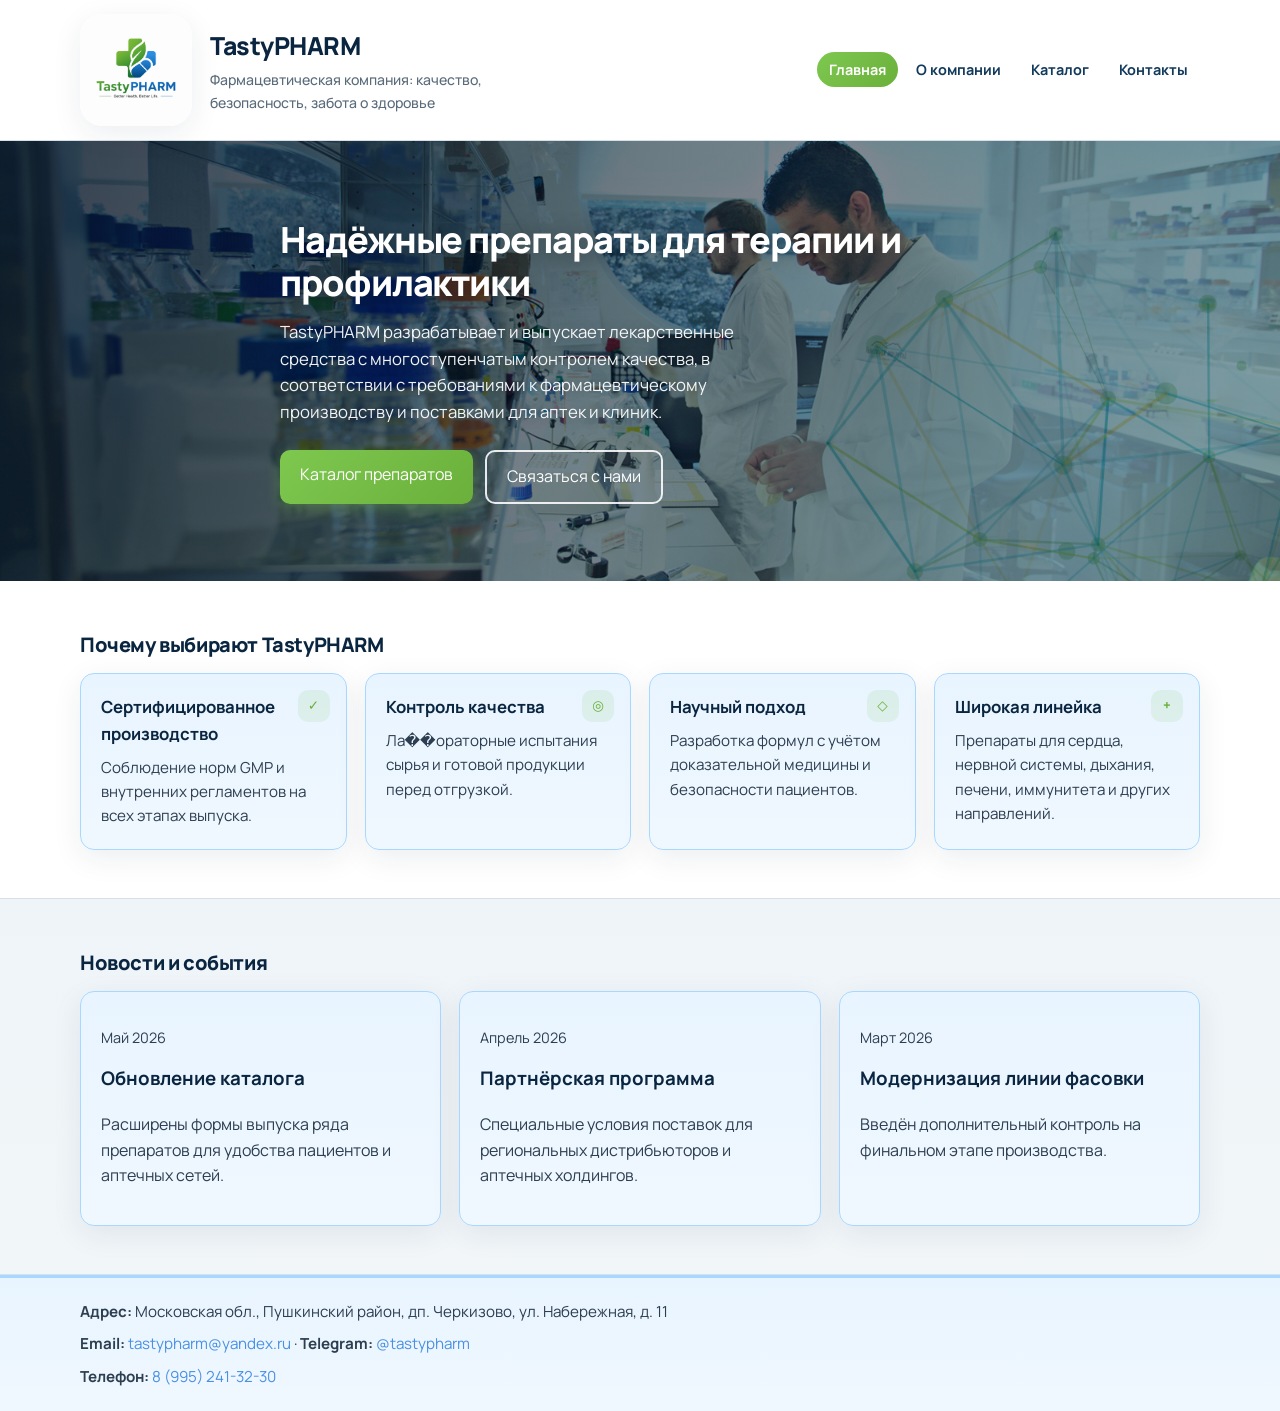
==== index.html @ 2349d511 "Add website files" ====
<!DOCTYPE html>
<html lang="ru">
<head>
  <meta charset="UTF-8">
  <meta name="viewport" content="width=device-width, initial-scale=1.0">
  <title>TastyPHARM | Главная</title>
  <link rel="icon" href="images/logo.jpg" type="image/jpeg">
  <link rel="apple-touch-icon" href="images/logo.jpg">
  <link rel="preconnect" href="https://fonts.googleapis.com">
  <link rel="preconnect" href="https://fonts.gstatic.com" crossorigin>
  <link href="https://fonts.googleapis.com/css2?family=Manrope:wght@500;600;700;800&display=swap" rel="stylesheet">
  <link rel="stylesheet" href="styles.css">
</head>
<body class="page-home">
  <header class="site-header">
    <div class="container header-row">
      <a class="brand brand--large" href="index.html">
        <img src="images/logo.jpg" alt="Логотип TastyPHARM" class="logo" width="120" height="120" decoding="async">
        <div class="brand-text">
          <h1>TastyPHARM</h1>
          <p class="tagline">Фармацевтическая компания: качество, безопасность, забота о здоровье</p>
        </div>
      </a>
      <button class="menu-toggle" type="button" aria-expanded="false" aria-label="Открыть меню" data-menu-toggle>
        <span></span><span></span><span></span>
      </button>
      <nav class="site-nav" data-site-nav>
        <ul class="menu">
          <li><a href="index.html" aria-current="page">Главная</a></li>
          <li><a href="about.html">О компании</a></li>
          <li><a href="catalog.html">Каталог</a></li>
          <li><a href="contacts.html">Контакты</a></li>
        </ul>
      </nav>
    </div>
  </header>

  <main>
    <section class="hero hero--photo" aria-labelledby="hero-title">
      <img class="hero-bg" src="images/hero-lab.jpg" alt="" width="1920" height="640" decoding="async" fetchpriority="high" onerror="this.style.display='none'">
      <div class="hero-overlay" aria-hidden="true"></div>
      <div class="container hero-inner">
        <div class="hero-copy">
          <h2 id="hero-title">Надёжные препараты для терапии и профилактики</h2>
          <p>
            TastyPHARM разрабатывает и выпускает лекарственные средства с многоступенчатым контролем качества,
            в соответствии с требованиями к фармацевтическому производству и поставками для аптек и клиник.
          </p>
          <div class="btn-row">
            <a href="catalog.html" class="btn">Каталог препаратов</a>
            <a href="contacts.html" class="btn btn-outline">Связаться с нами</a>
          </div>
        </div>
      </div>
    </section>

    <section class="section">
      <div class="container">
        <h2 class="section-title">Почему выбирают TastyPHARM</h2>
        <div class="grid advantages">
          <article class="card card--icon">
            <span class="icon-badge" aria-hidden="true">✓</span>
            <h3>Сертифицированное производство</h3>
            <p>Соблюдение норм GMP и внутренних регламентов на всех этапах выпуска.</p>
          </article>
          <article class="card card--icon">
            <span class="icon-badge" aria-hidden="true">◎</span>
            <h3>Контроль качества</h3>
            <p>Ла��ораторные испытания сырья и готовой продукции перед отгрузкой.</p>
          </article>
          <article class="card card--icon">
            <span class="icon-badge" aria-hidden="true">◇</span>
            <h3>Научный подход</h3>
            <p>Разработка формул с учётом доказательной медицины и безопасности пациентов.</p>
          </article>
          <article class="card card--icon">
            <span class="icon-badge" aria-hidden="true">+</span>
            <h3>Широкая линейка</h3>
            <p>Препараты для сердца, нервной системы, дыхания, печени, иммунитета и других направлений.</p>
          </article>
        </div>
      </div>
    </section>

    <section class="section section-alt">
      <div class="container">
        <h2 class="section-title">Новости и события</h2>
        <div class="grid news-grid">
          <article class="card">
            <p class="meta">Май 2026</p>
            <h3>Обновление каталога</h3>
            <p>Расширены формы выпуска ряда препаратов для удобства пациентов и аптечных сетей.</p>
          </article>
          <article class="card">
            <p class="meta">Апрель 2026</p>
            <h3>Партнёрская программа</h3>
            <p>Специальные условия поставок для региональных дистрибьюторов и аптечных холдингов.</p>
          </article>
          <article class="card">
            <p class="meta">Март 2026</p>
            <h3>Модернизация линии фасовки</h3>
            <p>Введён дополнительный контроль на финальном этапе производства.</p>
          </article>
        </div>
      </div>
    </section>
  </main>

  <footer class="site-footer">
    <div class="container footer-row">
      <p><strong>Адрес:</strong> Московская обл., Пушкинский район, дп. Черкизово, ул. Набережная, д. 11</p>
      <p><strong>Email:</strong> <a href="mailto:tastypharm@yandex.ru">tastypharm@yandex.ru</a> · <strong>Telegram:</strong> <a href="https://t.me/tastypharm" target="_blank" rel="noopener">@tastypharm</a></p>
      <p><strong>Телефон:</strong> <a href="tel:+79952413230">8&nbsp;(995)&nbsp;241-32-30</a></p>
    </div>
  </footer>
  <script src="script.js"></script>
</body>
</html>
---- styles.css ----
* {
  box-sizing: border-box;
}

:root {
  --teal: #7ec850;
  --teal-dark: #6ab03a;
  --navy: #0a2540;
  --navy-soft: #123a5c;
  --accent: #4a90e2;
  --accent-dark: #2c5aa0;
  --text: #14232f;
  --muted: #5a6b7a;
  --bg: #ffffff;
  --bg-pattern: #e4edf4;
  --card: #ffffff;
  --line: #d5e0ea;
  --shadow: 0 8px 30px rgba(10, 37, 64, 0.08);
}

body {
  margin: 0;
  font-family: "Manrope", system-ui, -apple-system, Segoe UI, sans-serif;
  color: var(--text);
  background-color: #ffffff;
  background-image: none;
  line-height: 1.6;
}

a {
  color: var(--accent-dark);
  text-decoration: none;
}

a:hover {
  text-decoration: underline;
}

.container {
  width: min(1120px, 92%);
  margin: 0 auto;
}

.site-header {
  position: sticky;
  top: 0;
  z-index: 20;
  background: rgba(255, 255, 255, 0.94);
  backdrop-filter: blur(10px);
  border-bottom: 1px solid var(--line);
  box-shadow: 0 1px 0 rgba(255, 255, 255, 0.8) inset;
}

.header-row {
  display: flex;
  justify-content: space-between;
  align-items: center;
  gap: 20px;
  padding: 14px 0;
}

.brand {
  display: flex;
  align-items: center;
  gap: 14px;
  color: var(--text);
  min-width: 0;
}

.brand:hover {
  text-decoration: none;
}

.brand-text {
  min-width: 0;
}

.page-home .brand--large {
  gap: 18px;
}

.logo {
  flex-shrink: 0;
  width: 72px;
  height: 72px;
  object-fit: contain;
  border-radius: 18px;
  box-shadow: var(--shadow);
}

.page-home .brand--large .logo {
  width: 112px;
  height: 112px;
  border-radius: 22px;
}

@media (max-width: 520px) {
  .page-home .brand--large .logo {
    width: 88px;
    height: 88px;
  }
}

h1 {
  margin: 0;
  font-size: clamp(1.25rem, 2.5vw, 1.55rem);
  font-weight: 800;
  letter-spacing: -0.02em;
  color: var(--navy);
}

.tagline {
  margin: 4px 0 0;
  color: var(--muted);
  font-size: 0.88rem;
  font-weight: 500;
  max-width: 36ch;
}

.menu {
  margin: 0;
  padding: 0;
  list-style: none;
  display: flex;
  flex-wrap: wrap;
  gap: 8px 6px;
}

.menu a {
  font-weight: 700;
  font-size: 0.9rem;
  color: var(--navy-soft);
  padding: 8px 12px;
  border-radius: 999px;
  transition: background 0.15s, color 0.15s;
}

.menu a:hover {
  text-decoration: none;
  background: rgba(126, 200, 80, 0.1);
  color: var(--teal-dark);
}

.menu a[aria-current="page"] {
  background: linear-gradient(135deg, var(--teal), var(--teal-dark));
  color: #fff;
}

.site-nav {
  margin-left: auto;
}

.menu-toggle {
  display: none;
  width: 44px;
  height: 44px;
  border: 1px solid var(--line);
  border-radius: 10px;
  background: #fff;
  padding: 9px;
  cursor: pointer;
}

.menu-toggle span {
  display: block;
  height: 3px;
  margin: 5px 0;
  border-radius: 2px;
  background: var(--navy);
}

.hero {
  padding: 52px 0 60px;
  background: linear-gradient(160deg, #e8f6f3 0%, #e8f2fb 50%, #f5f8fc 100%);
  border-bottom: 1px solid var(--line);
}

.hero.hero--photo {
  position: relative;
  isolation: isolate;
  overflow: hidden;
  min-height: min(56vw, 440px);
  display: flex;
  align-items: center;
  padding: clamp(40px, 7vw, 72px) 0;
  background: #0a1f33;
  border-bottom: none;
}

.hero-bg {
  position: absolute;
  inset: 0;
  width: 100%;
  height: 100%;
  object-fit: cover;
  object-position: center;
  z-index: 0;
}

.hero-overlay {
  position: absolute;
  inset: 0;
  z-index: 1;
  background: linear-gradient(
    105deg,
    rgba(6, 18, 36, 0.82) 0%,
    rgba(6, 18, 36, 0.55) 48%,
    rgba(6, 28, 48, 0.42) 100%
  );
}

.hero--photo .hero-inner {
  position: relative;
  z-index: 2;
  width: 100%;
}

.hero-inner {
  max-width: 720px;
}

.hero h2 {
  margin: 0 0 14px;
  font-size: clamp(1.65rem, 4vw, 2.25rem);
  font-weight: 800;
  letter-spacing: -0.03em;
  color: var(--navy);
  line-height: 1.2;
}

.hero p {
  margin: 0;
  color: #2c3d4d;
  font-size: 1.05rem;
}

.hero--photo h2 {
  color: #fff;
  text-shadow: 0 2px 24px rgba(0, 0, 0, 0.35);
}

.hero--photo .hero-copy p {
  color: rgba(255, 255, 255, 0.94);
  text-shadow: 0 1px 14px rgba(0, 0, 0, 0.25);
  max-width: 52ch;
}

.hero--photo .btn-outline {
  color: #fff;
  border-color: rgba(255, 255, 255, 0.88);
  background: rgba(255, 255, 255, 0.06);
}

.hero--photo .btn-outline:hover {
  background: rgba(255, 255, 255, 0.16);
  color: #fff;
  text-decoration: none;
}

.btn-row {
  display: flex;
  flex-wrap: wrap;
  gap: 12px;
  margin-top: 24px;
}

.btn {
  display: inline-block;
  background: linear-gradient(135deg, var(--teal), var(--teal-dark));
  color: #fff;
  padding: 12px 20px;
  border-radius: 10px;
  font-weight: 700;
  border: none;
  cursor: pointer;
  font: inherit;
  box-shadow: 0 4px 14px rgba(126, 200, 80, 0.35);
}

.btn:hover {
  text-decoration: none;
  filter: brightness(1.05);
}

.btn-outline {
  background: transparent;
  color: var(--accent-dark);
  border: 2px solid var(--accent);
  box-shadow: none;
}

.btn--small {
  padding: 8px 14px;
  font-size: 0.9rem;
}

.section {
  padding: 48px 0;
}

.section-alt {
  background: linear-gradient(180deg, rgba(228, 237, 244, 0.6) 0%, rgba(240, 245, 248, 0.9) 100%);
  border-top: 1px solid var(--line);
  border-bottom: 1px solid var(--line);
}

.inner-section {
  padding-top: 8px;
}

.page-title,
.section-title {
  margin: 0 0 12px;
  font-weight: 800;
  color: var(--navy);
  letter-spacing: -0.02em;
}

.page-title {
  font-size: clamp(1.5rem, 3vw, 1.85rem);
}

.section-title {
  font-size: 1.25rem;
}

.lead {
  color: var(--muted);
  margin: 0 0 20px;
  max-width: 70ch;
}

.grid {
  display: grid;
  gap: 18px;
}

.advantages {
  grid-template-columns: repeat(auto-fit, minmax(240px, 1fr));
}

.news-grid {
  grid-template-columns: repeat(auto-fit, minmax(260px, 1fr));
}

.card {
  background: var(--card);
  border: 1px solid var(--line);
  border-radius: 14px;
  padding: 20px;
  box-shadow: var(--shadow);
}

.card h3,
.card h4 {
  margin-top: 0;
  color: var(--navy);
}

.card--icon {
  position: relative;
  padding-top: 22px;
}

.card--icon h3 {
  font-size: 1.05rem;
  margin-bottom: 8px;
}

.card--icon p {
  margin: 0;
  color: var(--muted);
  font-size: 0.95rem;
}

.icon-badge {
  position: absolute;
  top: 16px;
  right: 16px;
  width: 32px;
  height: 32px;
  border-radius: 10px;
  background: rgba(126, 200, 80, 0.12);
  color: var(--teal-dark);
  display: flex;
  align-items: center;
  justify-content: center;
  font-weight: 800;
  font-size: 0.85rem;
}

.prose {
  background: linear-gradient(180deg, #e8f4ff 0%, #f0f8ff 100%);
  padding: 24px;
  border-radius: 14px;
  border: 1px solid #a8d8ff;
}

.prose p {
  color: #2c3e50;
}

.prose p:last-child {
  margin-bottom: 0;
}

.prose a {
  color: #4a90e2;
}

.prose a:hover {
  color: #2c5aa0;
}

.media-tile h4 {
  margin-bottom: 6px;
}

.search-row {
  display: flex;
  gap: 12px;
  margin-bottom: 20px;
  flex-wrap: wrap;
}

input,
select,
textarea {
  width: 100%;
  border: 1px solid var(--line);
  border-radius: 10px;
  padding: 11px 12px;
  font: inherit;
  background: #fff;
}

.search-row input {
  flex: 1 1 220px;
}

.search-row select {
  flex: 0 1 280px;
}

.catalog-grid {
  grid-template-columns: repeat(auto-fit, minmax(260px, 1fr));
}

.pharmacy-section {
  margin-top: 8px;
  padding: 24px 22px;
  border: 1px solid var(--line);
  border-radius: 14px;
  background: linear-gradient(145deg, rgba(232, 246, 243, 0.65), #fff);
  box-shadow: var(--shadow);
}

.pharmacy-lead {
  margin: 0 0 18px;
  max-width: 65ch;
}

.pharmacy-chips {
  display: flex;
  flex-wrap: wrap;
  gap: 10px 12px;
  margin: 0;
  padding: 0;
  list-style: none;
}

.pharmacy-chips li {
  padding: 10px 16px;
  border-radius: 999px;
  font-weight: 700;
  font-size: 0.95rem;
  color: var(--navy-soft);
  background: #fff;
  border: 1px solid var(--line);
  box-shadow: 0 2px 8px rgba(10, 37, 64, 0.05);
}

.product-name {
  margin: 0 0 8px;
  font-size: 1.1rem;
  font-weight: 800;
  color: var(--navy);
}

.product-card p {
  margin: 0 0 10px;
  color: #2c3d4d;
}

.product-image {
  width: 100%;
  aspect-ratio: 16 / 9;
  border-radius: 10px;
  background: linear-gradient(145deg, #d8f0eb, #cfe8f8);
  object-fit: cover;
  display: block;
  margin-bottom: 14px;
  font-weight: 800;
  font-size: 1.05rem;
  letter-spacing: 0.02em;
}

.text-link {
  background: none;
  border: none;
  padding: 0;
  font: inherit;
  font-weight: 700;
  color: var(--accent-dark);
  cursor: pointer;
  text-decoration: underline;
  text-underline-offset: 3px;
}

.text-link:hover {
  color: var(--teal-dark);
}

.product-extra {
  margin-top: 10px;
  padding-top: 10px;
  border-top: 1px dashed var(--line);
}

.meta {
  color: var(--muted);
  font-size: 0.9rem;
}

.about-grid,
.contacts-grid {
  grid-template-columns: repeat(auto-fit, minmax(260px, 1fr));
}

.map-wrap {
  border-radius: 14px;
  overflow: hidden;
  border: 1px solid var(--line);
  min-height: 360px;
  background: #f8fbff;
  box-shadow: var(--shadow);
}

.map-wrap iframe {
  width: 100%;
  height: 100%;
  min-height: 360px;
  border: 0;
  display: block;
}

.map-fallback {
  margin-top: 12px;
}

.form-row {
  margin-bottom: 14px;
}

.form-row label {
  display: block;
  font-weight: 600;
  margin-bottom: 6px;
  color: var(--navy-soft);
}

.form-note {
  margin: 12px 0 0;
}

.site-footer {
  background: linear-gradient(180deg, #e8f4ff 0%, #f0f8ff 100%);
  color: #2c3e50;
  margin-top: 0;
  border-top: 3px solid #a8d8ff;
}

.site-footer a {
  color: #4a90e2;
}

.site-footer a:hover {
  color: #2c5aa0;
}

.footer-row {
  padding: 22px 0;
  font-size: 0.95rem;
}

.footer-row p {
  margin: 0 0 8px;
}

.footer-row p:last-child {
  margin-bottom: 0;
}

@media (max-width: 900px) {
  .header-row {
    flex-wrap: wrap;
  }

  .site-nav {
    order: 3;
    width: 100%;
    margin-left: 0;
  }
}

@media (max-width: 760px) {
  .menu-toggle {
    display: block;
    margin-left: auto;
  }

  .site-nav {
    display: none;
  }

  .site-nav.open {
    display: block;
  }

  .menu {
    flex-direction: column;
    width: 100%;
    gap: 4px;
    padding-top: 8px;
    border-top: 1px solid var(--line);
  }

  .menu a {
    border-radius: 10px;
  }

  .search-row {
    flex-direction: column;
  }

  .search-row select {
    flex: 1 1 auto;
  }
}
/* Светло-голубой фон для всех карточек */
.card {
  background: linear-gradient(180deg, #e8f4ff 0%, #f0f8ff 100%);
  border: 1px solid #a8d8ff;
  border-radius: 14px;
  padding: 20px;
  box-shadow: var(--shadow);
}

.card h3,
.card h4 {
  margin-top: 0;
  color: var(--navy);
}

.card p {
  color: #2c3e50;
}

.card a {
  color: #4a90e2;
}

.card a:hover {
  color: #2c5aa0;
}
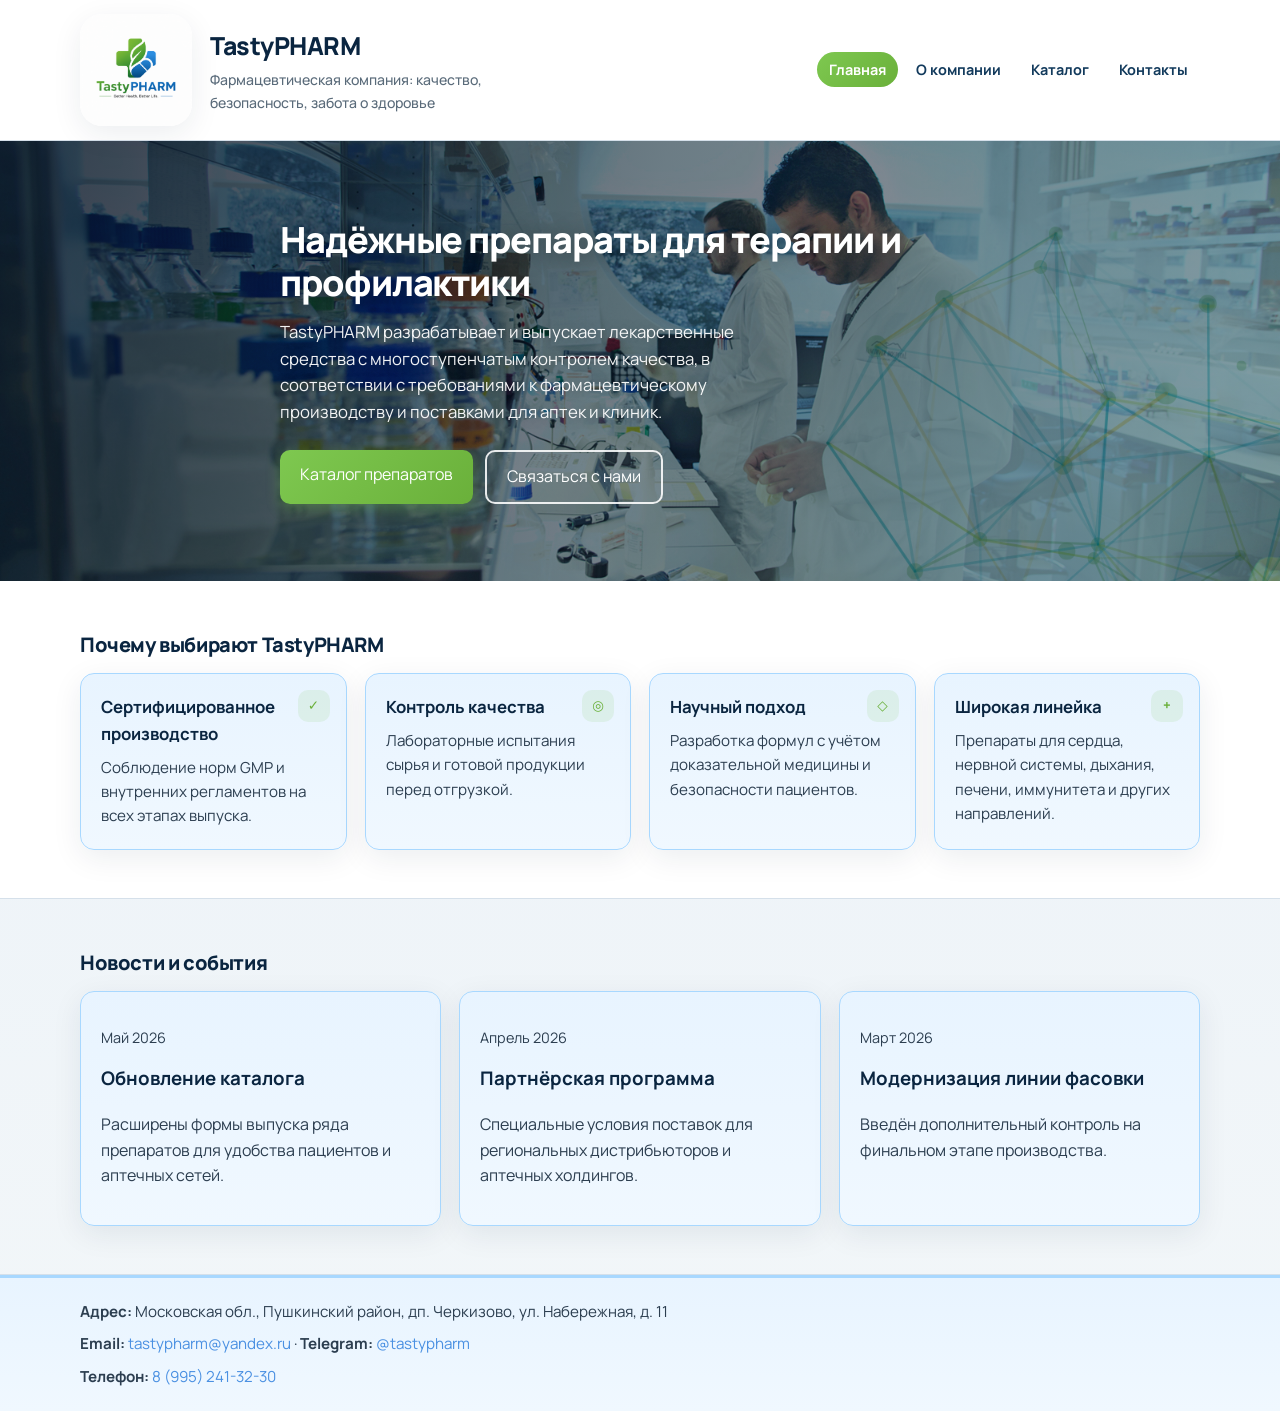
==== commit afeddd9b: "Fix HTML entity encoding in index.html Correct HTML entities in the index.html file to ensure proper" ====
--- a/index.html
+++ b/index.html
@@ -66,7 +66,7 @@
           <article class="card card--icon">
             <span class="icon-badge" aria-hidden="true">◎</span>
             <h3>Контроль качества</h3>
-            <p>Ла��ораторные испытания сырья и готовой продукции перед отгрузкой.</p>
+            <p>Лабораторные испытания сырья и готовой продукции перед отгрузкой.</p>
           </article>
           <article class="card card--icon">
             <span class="icon-badge" aria-hidden="true">◇</span>
@@ -115,4 +115,4 @@
   </footer>
   <script src="script.js"></script>
 </body>
-</html>+</html>
